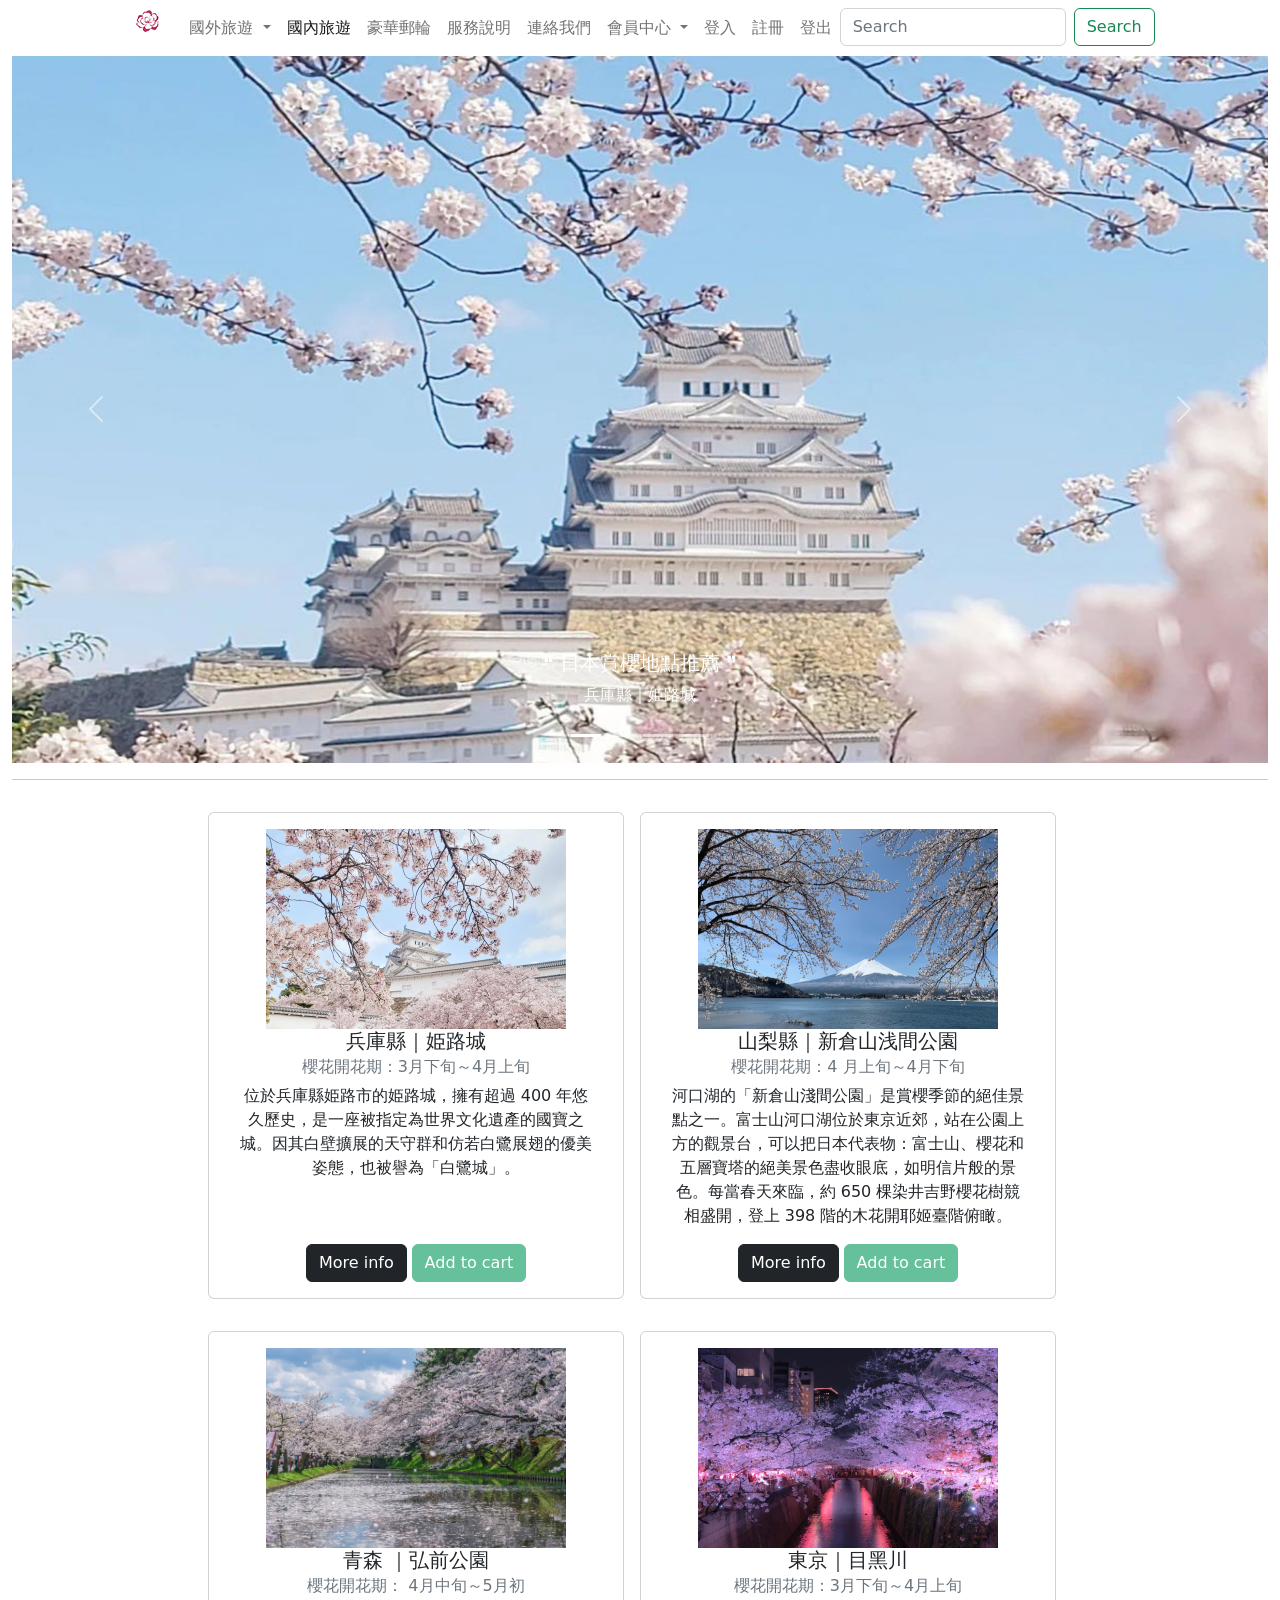
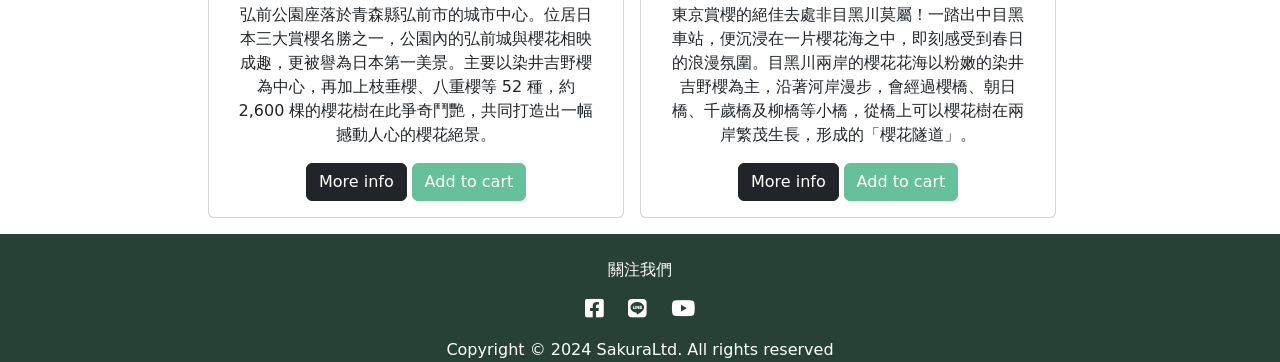
==== bootstrap-Jp/index.html @ b3c9b53f "v3" ====
<!DOCTYPE html>
<html lang="en">
  <head>
    <meta charset="UTF-8" />
    <meta name="viewport" content="width=device-width, initial-scale=1.0" />
    <link rel="stylesheet" href="./bootstrap-5.2.3-dist/css/bootstrap.css" />
    <link rel="stylesheet" href="./style04.css" />
    <link rel="stylesheet" href="./animate.compat.css" />
    <link
      rel="stylesheet"
      href="https://use.fontawesome.com/releases/v5.15.4/css/all.css"
    />
    <title>JapanTravel</title>
  </head>
  <body>
    <div id="mainmenu">
      <nav
        class="navbar sticky-top navbar-expand-lg navbar-light bg-color:var(-bs-)"
      >
        <!--用fixed-top加mainmenu的paddingTop 65px會呈現上面有空隙不會壓到字-->
        <div class="container-fluid">
          <button
            class="navbar-toggler"
            type="button"
            data-bs-toggle="collapse"
            data-bs-target="#navbarSupportedContent"
            aria-controls="navbarSupportedContent"
            aria-expanded="false"
            aria-label="Toggle navigation"
          >
            <span class="navbar-toggler-icon"></span>
          </button>
          <div class="collapse navbar-collapse" id="navbarSupportedContent">
            <ul class="navbar-nav mx-auto mb-2 mb-lg-0">
              <li class="nav-item">
                <a class="nav-link" href="index.php"
                  ><img src="images/sakura2.png" alt="logo" class="img-fluid"
                /></a>
              </li>

              <li class="nav-item dropdown">
                <a
                  class="nav-link dropdown-toggle"
                  href="#"
                  aria-expanded="false"
                >
                  國外旅遊
                </a>
                <ul class="dropdown-menu">
                  <li class="nav-item dropend">
                    <a class="dropdown-item dropdown-toggle" href="#">亞洲</a>
                    <ul class="dropdown-menu">
                      <li><a class="dropdown-item" href="#">日本</a></li>
                      <li><a class="dropdown-item" href="#">韓國</a></li>
                      <li><a class="dropdown-item" href="#">中國</a></li>
                    </ul>
                  </li>
                  <li class="nav-item dropend">
                    <a class="dropdown-item dropdown-toggle" href="#">歐美</a>
                    <ul class="dropdown-menu">
                      <li><a class="dropdown-item" href="#">美國</a></li>
                      <li><a class="dropdown-item" href="#">英國</a></li>
                      <li><a class="dropdown-item" href="#">義大利</a></li>
                    </ul>
                  </li>
                  <li class="nav-item dropend">
                    <a class="dropdown-item dropdown-toggle" href="#">中東</a>
                    <ul class="dropdown-menu">
                      <li><a class="dropdown-item" href="#">埃及</a></li>
                      <li><a class="dropdown-item" href="#">以色列</a></li>
                      <li><a class="dropdown-item" href="#">摩洛哥</a></li>
                    </ul>
                  </li>
                </ul>
              </li>

              <li class="nav-item">
                <a
                  class="nav-link active"
                  aria-current="page"
                  href="#production"
                  >國內旅遊</a
                >
              </li>
              <li class="nav-item">
                <a class="nav-link" href="#sportlogo">豪華郵輪</a>
              </li>
              <li class="nav-item">
                <a class="nav-link" href="#buyrules">服務說明</a>
              </li>
              <li class="nav-item">
                <a class="nav-link" href="#contact">連絡我們</a>
              </li>
              <li class="nav-item dropdown">
                <a
                  class="nav-link dropdown-toggle"
                  href="#"
                  role="button"
                  data-bs-toggle="dropdown"
                  aria-expanded="false"
                >
                  會員中心
                </a>
                <ul class="dropdown-menu">
                  <li><a class="dropdown-item" href="#">訂單查詢</a></li>
                  <li><hr class="dropdown-divider" /></li>
                  <li><a class="dropdown-item" href="#">退訂／退款查詢</a></li>
                  <li><hr class="dropdown-divider" /></li>
                  <li><a class="dropdown-item" href="#">現金積點查詢</a></li>
                  <li><hr class="dropdown-divider" /></li>
                  <li><a class="dropdown-item" href="#">折價券查詢</a></li>
                </ul>
              </li>
              <li class="nav-item"><a class="nav-link" href="">登入</a></li>
              <li class="nav-item"><a class="nav-link" href="">註冊</a></li>
              <li class="nav-item"><a class="nav-link" href="">登出</a></li>
              <li class="nav-item">
                <form class="d-flex" role="search">
                  <input
                    class="form-control me-2"
                    type="search"
                    placeholder="Search"
                    aria-label="Search"
                  />
                  <button class="btn btn-outline-success" type="submit">
                    Search
                  </button>
                </form>
              </li>
            </ul>
          </div>
        </div>
      </nav>
      <div class="container-fluid">
        <div class="row">
          <div
            id="carouselExampleCaptions"
            class="carousel slide"
            data-bs-ride="carousel"
            data-bs-interval="2000"
            data-bs-wrap="true"
          >
            <div class="carousel-indicators">
              <button
                type="button"
                data-bs-target="#carouselExampleCaptions"
                data-bs-slide-to="0"
                class="active"
                aria-current="true"
                aria-label="Slide 1"
              ></button>
              <button
                type="button"
                data-bs-target="#carouselExampleCaptions"
                data-bs-slide-to="1"
                aria-label="Slide 2"
              ></button>
              <button
                type="button"
                data-bs-target="#carouselExampleCaptions"
                data-bs-slide-to="2"
                aria-label="Slide 3"
              ></button>
              <button
                type="button"
                data-bs-target="#carouselExampleCaptions"
                data-bs-slide-to="3"
                aria-label="Slide 4"
              ></button>
            </div>
            <div class="carousel-inner">
              <div class="carousel-item active">
                <img
                  src="./images/icherry03.jpg"
                  class="d-block w-100"
                  alt="..."
                />
                <div class="carousel-caption d-none d-md-block">
                  <h5>❝ 日本賞櫻地點推薦 ❞</h5>
                  <p>兵庫縣｜姫路城</p>
                </div>
              </div>
              <div class="carousel-item">
                <img
                  src="./images/icherry04.jpg"
                  class="d-block w-100"
                  alt="..."
                />
                <div class="carousel-caption d-none d-md-block">
                  <h5>❝ 日本賞櫻地點推薦 ❞</h5>
                  <p>山梨縣｜新倉山浅間公園</p>
                </div>
              </div>
              <div class="carousel-item">
                <img
                  src="./images/icherry05.jpg"
                  class="d-block w-100"
                  alt="..."
                />
                <div class="carousel-caption d-none d-md-block">
                  <h5>❝ 日本賞櫻地點推薦 ❞</h5>
                  <p>青森 ｜弘前公園</p>
                </div>
              </div>
              <div class="carousel-item">
                <img
                  src="./images/icherry06.jpg"
                  class="d-block w-100"
                  alt="..."
                />
                <div class="carousel-caption d-none d-md-block">
                  <h5>❝ 日本賞櫻地點推薦 ❞</h5>
                  <p>東京｜目黑川</p>
                </div>
              </div>
            </div>
            <button
              class="carousel-control-prev"
              type="button"
              data-bs-target="#carouselExampleCaptions"
              data-bs-slide="prev"
            >
              <span
                class="carousel-control-prev-icon"
                aria-hidden="true"
              ></span>
              <span class="visually-hidden">Previous</span>
            </button>
            <button
              class="carousel-control-next"
              type="button"
              data-bs-target="#carouselExampleCaptions"
              data-bs-slide="next"
            >
              <span
                class="carousel-control-next-icon"
                aria-hidden="true"
              ></span>
              <span class="visually-hidden">Next</span>
            </button>
          </div>
        </div>
        <hr />
        <div class="row text-center justify-content-center animated rubberBand">
          <div class="card col-md-4 me-3 my-3" style="width: 26em">
            <div class="card-body d-flex flex-column">
              <img
                src="./images/icherry0301.jpg"
                alt=""
                class="animated flipInX mx-auto d-block"
              />
              <h5 class="card-title">兵庫縣｜姫路城</h5>
              <h6 class="card-subtitle mb-2 text-muted">
                櫻花開花期：3月下旬～4月上旬
              </h6>
              <p class="card-text">
                位於兵庫縣姫路市的姫路城，擁有超過 400
                年悠久歷史，是一座被指定為世界文化遺產的國寶之城。因其白壁擴展的天守群和仿若白鷺展翅的優美姿態，也被譽為「白鷺城」。
              </p>
              <div class="d-block mt-auto">
                <a href="#" class="btn btn-dark animated jackInTheBox"
                  >More info</a
                >
                <a href="#" class="btn btn-green">Add to cart</a>
              </div>
            </div>
          </div>
          <div class="card col-md-4 me-3 my-3" style="width: 26em">
            <div class="card-body">
              <img
                src="./images/icherry0401.jpg"
                alt=""
                class="mx-auto d-block"
              />
              <h5 class="card-title">山梨縣｜新倉山浅間公園</h5>
              <h6 class="card-subtitle mb-2 text-muted">
                櫻花開花期：4 月上旬～4月下旬
              </h6>
              <p class="card-text">
                河口湖的「新倉山淺間公園」是賞櫻季節的絕佳景點之一。富士山河口湖位於東京近郊，站在公園上方的觀景台，可以把日本代表物：富士山、櫻花和五層寶塔的絕美景色盡收眼底，如明信片般的景色。每當春天來臨，約
                650 棵染井吉野櫻花樹競相盛開，登上 398 階的木花開耶姬臺階俯瞰。
              </p>
              <div class="d-block mt-auto">
                <a href="#" class="btn btn-dark animated jackInTheBox"
                  >More info</a
                >
                <a href="#" class="btn btn-green">Add to cart</a>
              </div>
            </div>
          </div>
          <div class="card col-md-4 me-3 my-3" style="width: 26em">
            <div class="card-body">
              <img
                src="./images/icherry0501.jpg"
                alt=""
                class="mx-auto d-block"
              />
              <h5 class="card-title">青森 ｜弘前公園</h5>
              <h6 class="card-subtitle mb-2 text-muted">
                櫻花開花期： 4月中旬～5月初
              </h6>
              <p class="card-text">
                弘前公園座落於青森縣弘前市的城市中心。位居日本三大賞櫻名勝之一，公園內的弘前城與櫻花相映成趣，更被譽為日本第一美景。主要以染井吉野櫻為中心，再加上枝垂櫻、八重櫻等
                52 種，約 2,600
                棵的櫻花樹在此爭奇鬥艷，共同打造出一幅撼動人心的櫻花絕景。
              </p>
              <div class="d-block mt-auto">
                <a href="#" class="btn btn-dark animated jackInTheBox"
                  >More info</a
                >
                <a href="#" class="btn btn-green">Add to cart</a>
              </div>
            </div>
          </div>
          <div class="card col-md-4 me-3 my-3" style="width: 26em">
            <div class="card-body">
              <img
                src="./images/icherry0601.jpg"
                alt=""
                class="mx-auto d-block"
              />
              <h5 class="card-title">東京｜目黑川</h5>
              <h6 class="card-subtitle mb-2 text-muted">
                櫻花開花期：3月下旬～4月上旬
              </h6>
              <p class="card-text">
                東京賞櫻的絕佳去處非目黑川莫屬！一踏出中目黑車站，便沉浸在一片櫻花海之中，即刻感受到春日的浪漫氛圍。目黑川兩岸的櫻花花海以粉嫩的染井吉野櫻為主，沿著河岸漫步，會經過櫻橋、朝日橋、千歲橋及柳橋等小橋，從橋上可以櫻花樹在兩岸繁茂生長，形成的「櫻花隧道」。
              </p>
              <div class="d-block mt-auto">
                <a href="#" class="btn btn-dark animated jackInTheBox"
                  >More info</a
                >
                <a href="#" class="btn btn-green">Add to cart</a>
              </div>
            </div>
          </div>
        </div>
      </div>

      <section id="footer">
        <div class="container text-center">
          <p class="pt-4">關注我們</p>
          <div class="row">
            <ul class="list-unstyled d-flex justify-content-center gap-4">
              <li><i class="fab fa-facebook-square fa-lg"></i></li>
              <li><i class="fab fa-line fa-lg"></i></li>
              <li><i class="fab fa-youtube fa-lg"></i></li>
            </ul>
          </div>
          <div class="row">
            <div class="col-xl-12">
              Copyright &copy; 2024 SakuraLtd. All rights reserved
            </div>
          </div>
        </div>
      </section>
      <script type="text/javascript" src="./jquery.min.js"></script>
      <script
        type="text/javascript"
        src="./bootstrap-5.2.3-dist/js/bootstrap.bundle.js"
      ></script>
    </div>
  </body>
</html>
---- bootstrap-Jp/style04.css ----
h5 {
  font-weight: 800px;
}

.btn-green {
  --bs-btn-color: #fff;
  --bs-btn-bg: #66c09a;
  --bs-btn-border-color: #66c09a;
  --bs-btn-hover-color: #f1ee23;
  --bs-btn-hover-bg: #12ad1f;
  --bs-btn-hover-border-color: #12ad1f;
  --bs-btn-focus-shadow-rgb: 49, 132, 253;
  --bs-btn-active-color: #fff;
  --bs-btn-active-bg: #0dfd99;
  --bs-btn-active-border-color: #0dfd99;
  --bs-btn-active-shadow: inset 0 3px 5px rgba(0, 0, 0, 0.125);
  --bs-btn-disabled-color: #fff;
  --bs-btn-disabled-bg: #0dfd99;
  --bs-btn-disabled-border-color: #0dfd99;
}

.card-body img {
  width: 300px;
  height: 200px;
}
.navbar-nav .nav-item img {
  margin-top: -15px;
  margin-right: 10px;
}
.dropdown:hover > .dropdown-menu,
.dropend:hover > .dropdown-menu {
  display: block;
  margin-top: 0.125em;
  margin-left: 0.125em;
  margin-right: 80%;
}
.dropdown .dropdown-menu {
  display: none;
}
@media screen and (min-width: 993px) {
  .dropend:hover > .dropdown-menu {
    position: absolute;
    top: 0;
    left: 100%;
  }
}

#footer {
  background-color: #284136;
  color: #fff;
}
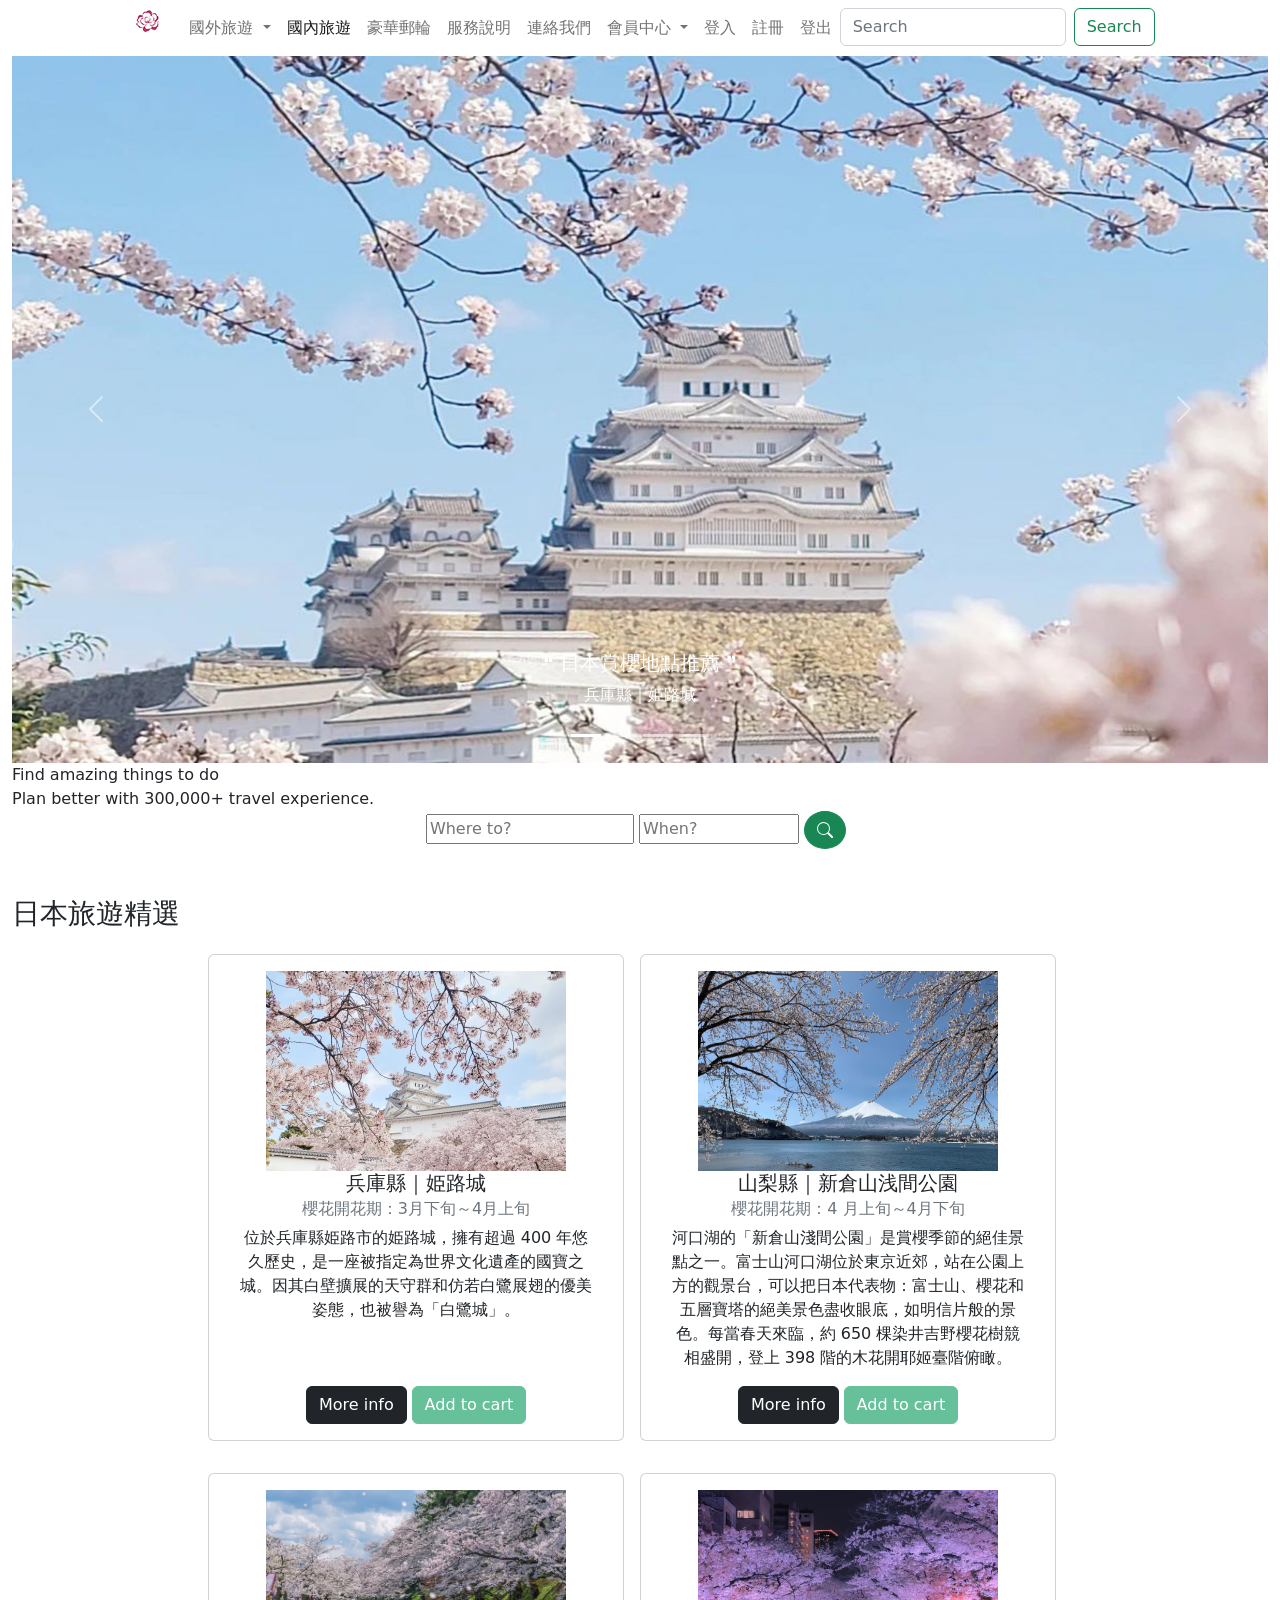
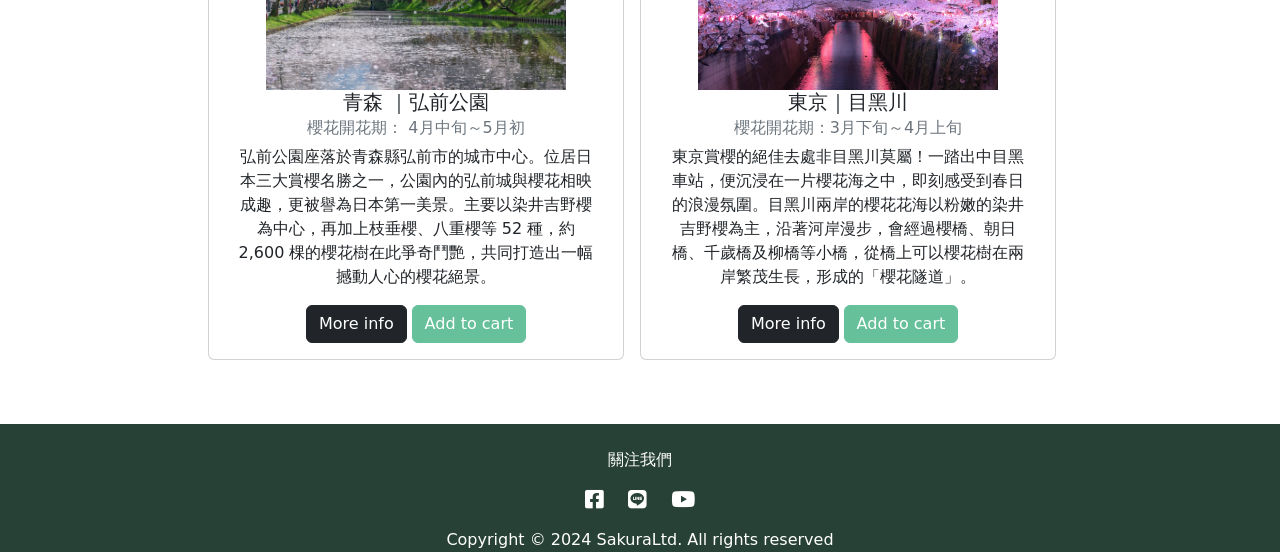
==== commit 91afaeb2: "v4" ====
--- a/bootstrap-Jp/index.html
+++ b/bootstrap-Jp/index.html
@@ -17,7 +17,6 @@
       <nav
         class="navbar sticky-top navbar-expand-lg navbar-light bg-color:var(-bs-)"
       >
-        <!--用fixed-top加mainmenu的paddingTop 65px會呈現上面有空隙不會壓到字-->
         <div class="container-fluid">
           <button
             class="navbar-toggler"
@@ -131,14 +130,12 @@
           </div>
         </div>
       </nav>
-      <div class="container-fluid">
+      <div class="container-fluid position">
         <div class="row">
           <div
-            id="carouselExampleCaptions"
-            class="carousel slide"
-            data-bs-ride="carousel"
-            data-bs-interval="2000"
-            data-bs-wrap="true"
+            id="carouselExampleFade"
+            class="carousel slide carousel-fade"
+            data-bs-ride="carousel"     
           >
             <div class="carousel-indicators">
               <button
@@ -240,7 +237,21 @@
             </button>
           </div>
         </div>
-        <hr />
+        <div class="bigSearchBar">
+          <div class="b3">Find amazing things to do</div>
+          <div class="b3">Plan better with 300,000+ travel experience.</div>
+          <form action="" style="text-align: center;">    
+            <div class="search-container">
+              <input name="" id="where" class="searchWhere" placeholder="Where to?" ></input>
+              <input name="" id="when" class="searchWhen" placeholder="When?" style="width:10rem;"></input>
+              <button type="button" class="btn btn-success rounded-circle me-2"><svg xmlns="http://www.w3.org/2000/svg" width="16" height="16" fill="currentColor" class="bi bi-search" viewBox="0 0 16 16">
+                <path d="M11.742 10.344a6.5 6.5 0 1 0-1.397 1.398h-.001q.044.06.098.115l3.85 3.85a1 1 0 0 0 1.415-1.414l-3.85-3.85a1 1 0 0 0-.115-.1zM12 6.5a5.5 5.5 0 1 1-11 0 5.5 5.5 0 0 1 11 0"/>
+              </svg></button>
+            </div>
+          </form>
+        </div>
+
+        <h3 class="cardTitle mt-5">日本旅遊精選</h3>
         <div class="row text-center justify-content-center animated rubberBand">
           <div class="card col-md-4 me-3 my-3" style="width: 26em">
             <div class="card-body d-flex flex-column">
@@ -337,7 +348,7 @@
         </div>
       </div>
 
-      <section id="footer">
+      <section id="footer" class="mt-5">
         <div class="container text-center">
           <p class="pt-4">關注我們</p>
           <div class="row">
